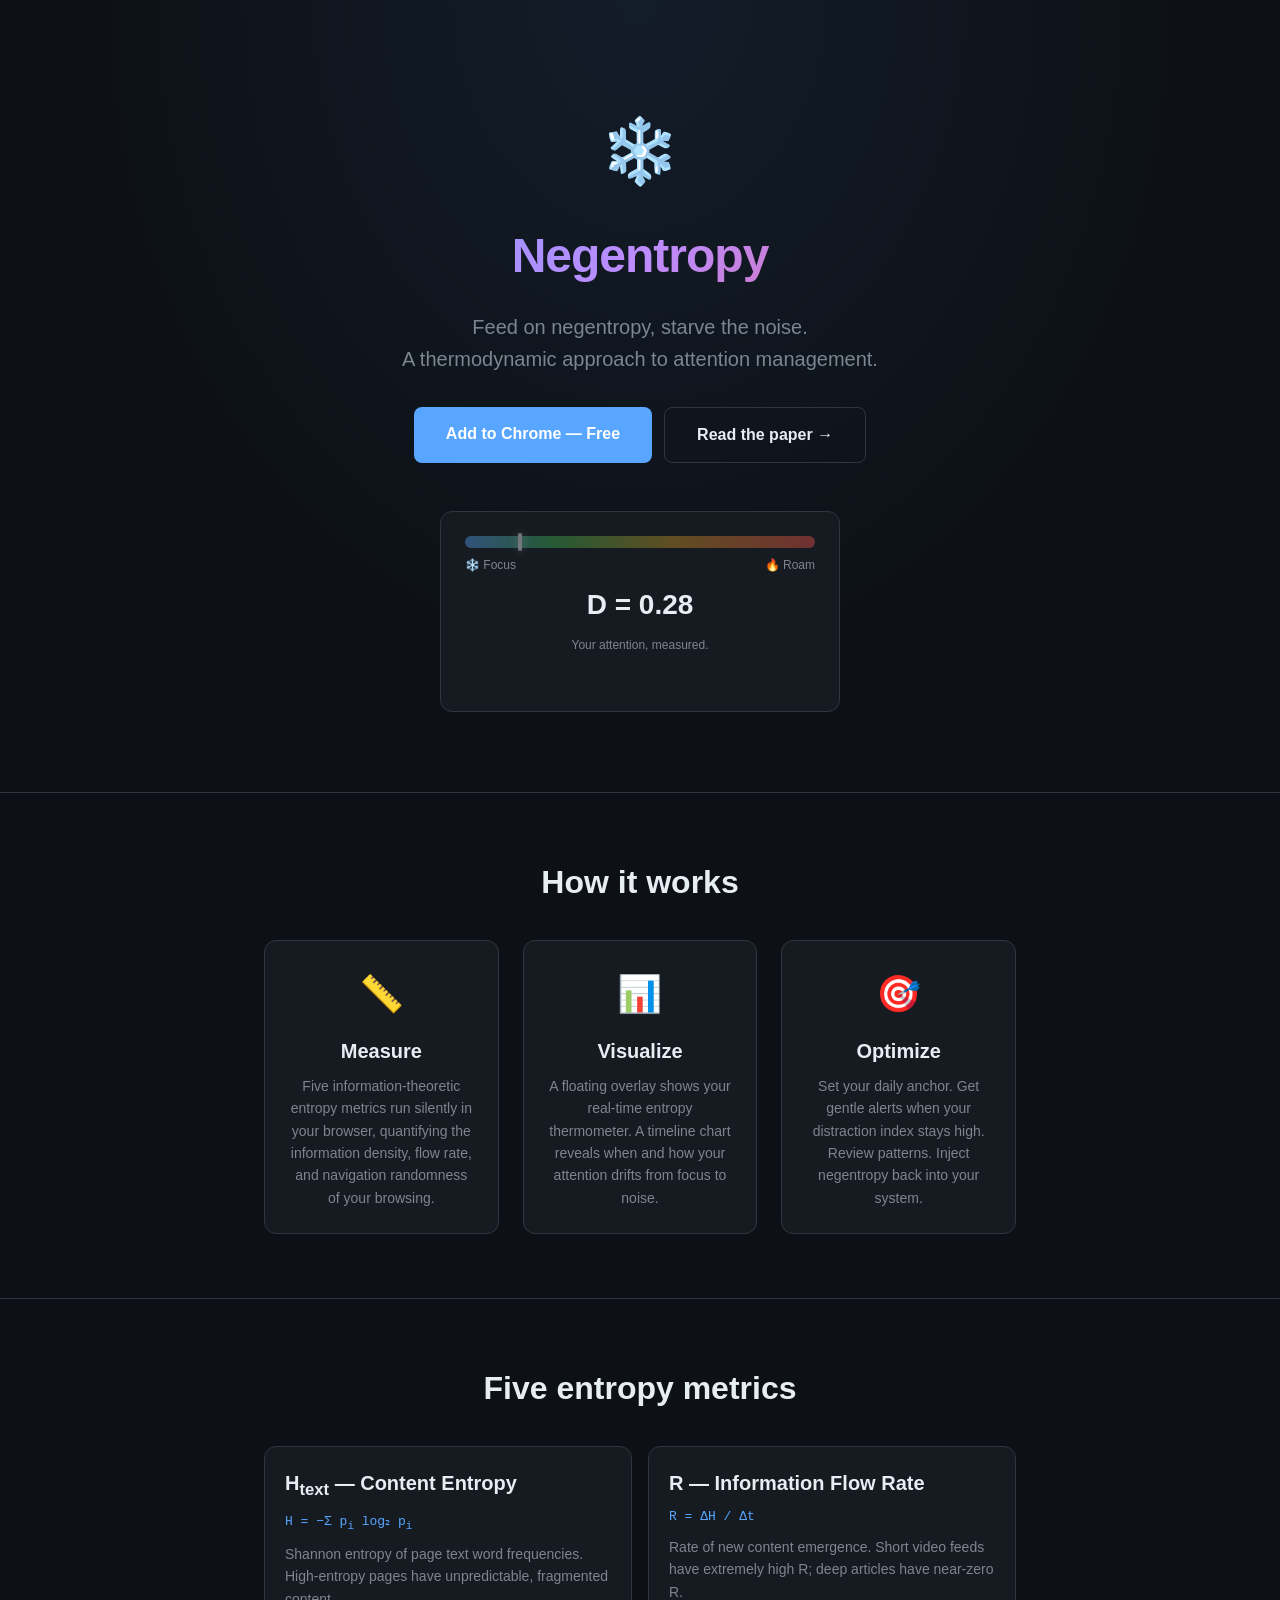
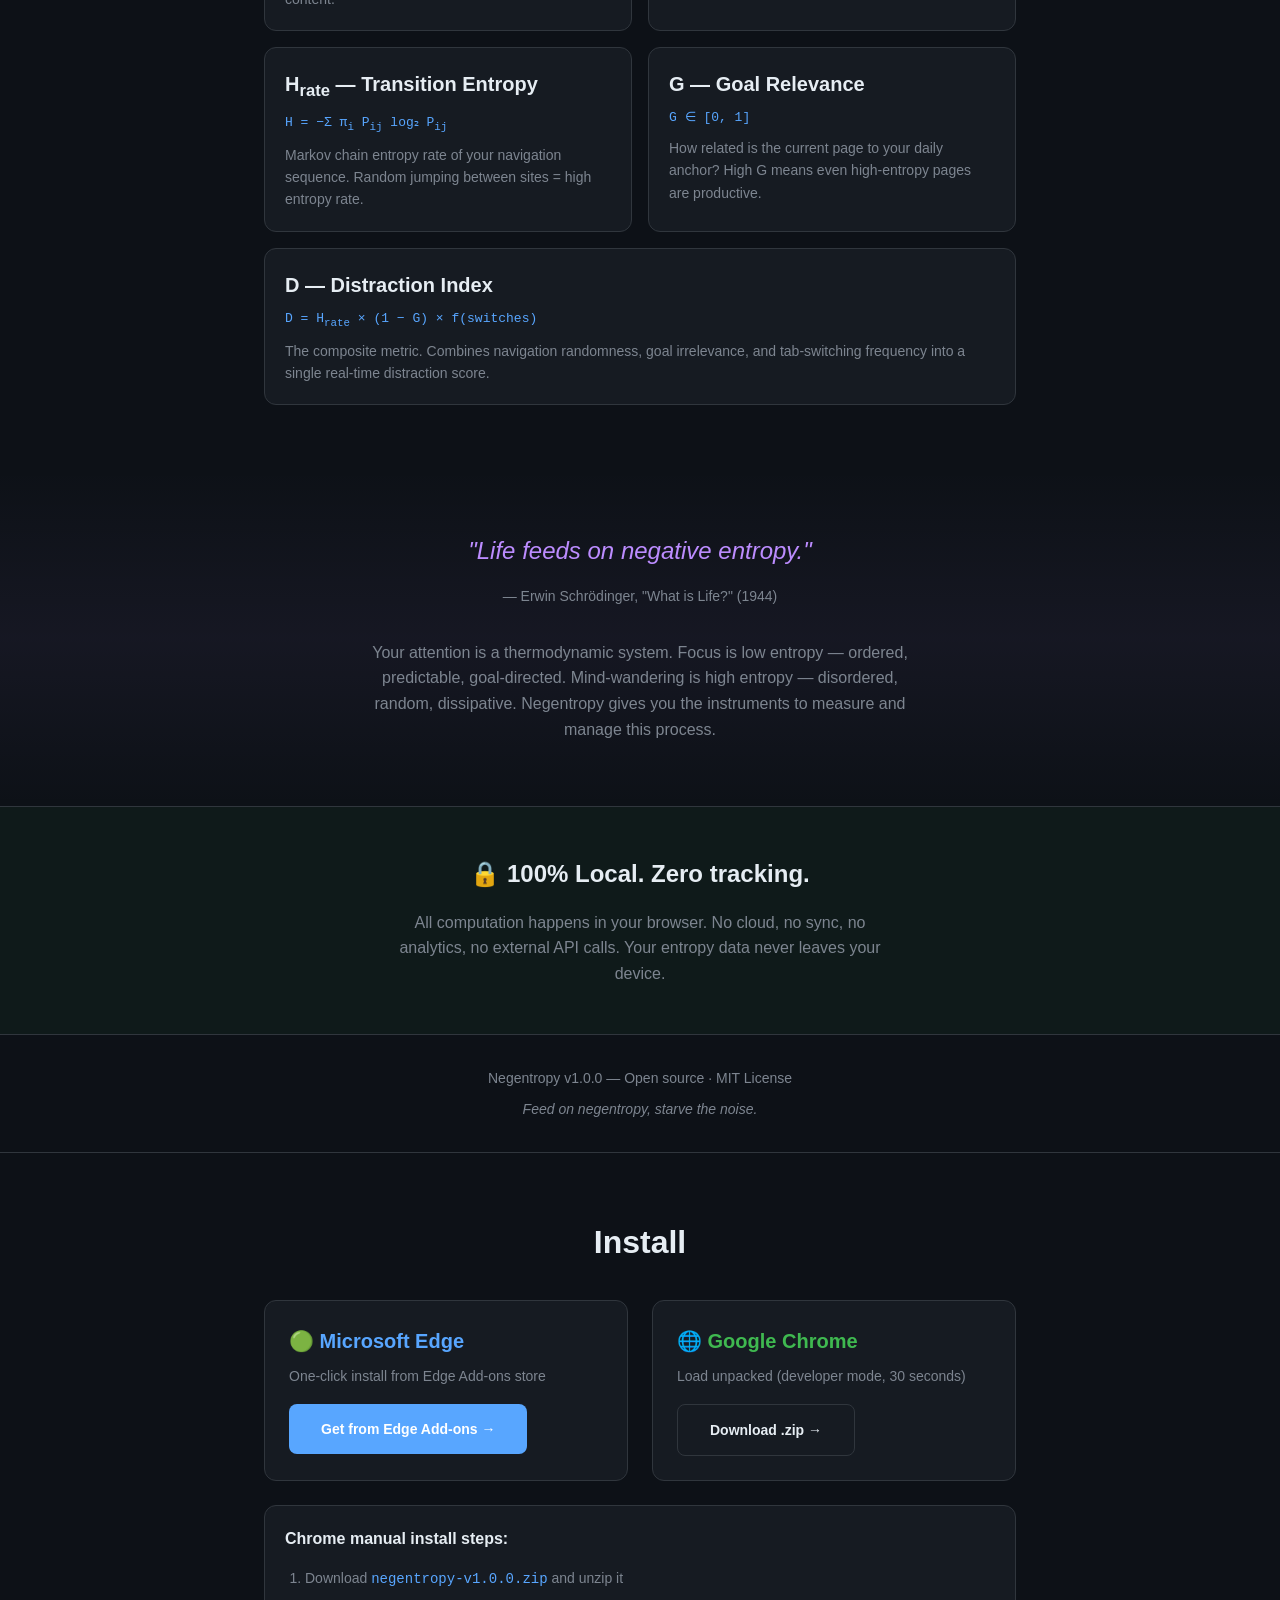
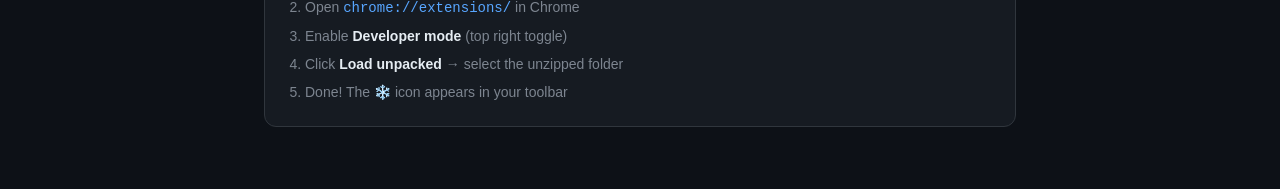
==== landing/index.html @ 001c2fd8 "Negentropy v1.0.0 — Attention Entropy Monitor - 5 entropy metrics: H_text, R, H_rate, G, D (composit" ====
<!DOCTYPE html>
<html lang="en">
<head>
  <meta charset="UTF-8">
  <meta name="viewport" content="width=device-width, initial-scale=1.0">
  <title>Negentropy — Feed on negentropy, starve the noise.</title>
  <meta name="description" content="A thermodynamic approach to attention management. Measure the entropy of your digital mind with a Chrome extension.">
  <style>
    * { margin: 0; padding: 0; box-sizing: border-box; }
    :root {
      --bg: #0d1117; --bg2: #161b22; --border: #30363d;
      --text: #e6edf3; --muted: #7d8590;
      --blue: #58a6ff; --green: #3fb950; --yellow: #d29922; --red: #f85149; --purple: #bc8cff;
    }
    body {
      font-family: -apple-system, BlinkMacSystemFont, 'Segoe UI', Helvetica, sans-serif;
      background: var(--bg); color: var(--text); line-height: 1.6; overflow-x: hidden;
    }
    .container { max-width: 800px; margin: 0 auto; padding: 0 24px; }

    /* Hero */
    .hero {
      text-align: center; padding: 100px 24px 80px;
      background: radial-gradient(ellipse at center top, rgba(88,166,255,0.08), transparent 60%);
    }
    .hero-icon { font-size: 64px; margin-bottom: 16px; }
    .hero h1 {
      font-size: 48px; font-weight: 800; letter-spacing: -1px;
      margin-bottom: 16px;
      background: linear-gradient(135deg, #58a6ff, #bc8cff, #f85149);
      -webkit-background-clip: text; -webkit-text-fill-color: transparent;
    }
    .hero p { font-size: 20px; color: var(--muted); max-width: 560px; margin: 0 auto 32px; }
    .cta-group { display: flex; gap: 12px; justify-content: center; flex-wrap: wrap; }
    .cta {
      display: inline-block; padding: 14px 32px; border-radius: 8px;
      font-size: 16px; font-weight: 600; text-decoration: none; transition: all 0.2s;
    }
    .cta-primary { background: var(--blue); color: #fff; }
    .cta-primary:hover { opacity: 0.9; transform: translateY(-1px); }
    .cta-secondary { border: 1px solid var(--border); color: var(--text); }
    .cta-secondary:hover { border-color: var(--muted); }

    /* Thermometer visual */
    .thermometer-demo {
      max-width: 400px; margin: 48px auto 0;
      padding: 24px; background: var(--bg2); border: 1px solid var(--border); border-radius: 12px;
    }
    .thermometer-bar {
      height: 12px; border-radius: 6px; position: relative; margin-bottom: 8px;
      background: linear-gradient(90deg, #58a6ff 0%, #3fb950 25%, #d29922 60%, #f85149 100%);
      opacity: 0.4;
    }
    .thermometer-dot {
      position: absolute; top: -3px; width: 4px; height: 18px; border-radius: 2px;
      background: #fff; left: 15%; box-shadow: 0 0 8px rgba(255,255,255,0.6);
      animation: dotPulse 4s ease-in-out infinite;
    }
    @keyframes dotPulse {
      0%, 100% { left: 15%; }
      50% { left: 75%; }
    }
    .thermometer-labels { display: flex; justify-content: space-between; font-size: 12px; color: var(--muted); }
    .thermometer-value { text-align: center; font-size: 28px; font-weight: 700; margin: 8px 0; }

    /* Section */
    .section { padding: 64px 0; border-top: 1px solid var(--border); }
    .section h2 { font-size: 32px; font-weight: 700; margin-bottom: 24px; text-align: center; }
    .section h3 { font-size: 20px; font-weight: 600; margin-bottom: 8px; }

    /* How it works */
    .steps { display: grid; grid-template-columns: repeat(3, 1fr); gap: 24px; margin-top: 32px; }
    .step { text-align: center; padding: 24px; background: var(--bg2); border: 1px solid var(--border); border-radius: 12px; }
    .step-icon { font-size: 36px; margin-bottom: 12px; }
    .step p { font-size: 14px; color: var(--muted); }

    /* Metrics */
    .metrics-grid { display: grid; grid-template-columns: repeat(2, 1fr); gap: 16px; margin-top: 32px; }
    .metric-card { padding: 20px; background: var(--bg2); border: 1px solid var(--border); border-radius: 12px; }
    .metric-card .formula { font-family: 'Courier New', monospace; color: var(--blue); font-size: 13px; margin: 8px 0; }
    .metric-card p { font-size: 14px; color: var(--muted); }

    /* Science */
    .science {
      padding: 64px 24px; text-align: center;
      background: linear-gradient(180deg, transparent, rgba(188,140,255,0.05), transparent);
    }
    .quote {
      font-size: 24px; font-style: italic; max-width: 600px; margin: 0 auto 16px;
      color: var(--purple); line-height: 1.5;
    }
    .quote-author { font-size: 14px; color: var(--muted); }

    /* Privacy */
    .privacy-banner {
      text-align: center; padding: 48px 24px;
      background: rgba(63,185,80,0.05); border-top: 1px solid var(--border); border-bottom: 1px solid var(--border);
    }
    .privacy-banner h2 { margin-bottom: 16px; }
    .privacy-banner p { color: var(--muted); max-width: 500px; margin: 0 auto; }

    /* Footer */
    .footer { text-align: center; padding: 32px 24px; color: var(--muted); font-size: 14px; }

    @media (max-width: 640px) {
      .hero h1 { font-size: 32px; }
      .steps { grid-template-columns: 1fr; }
      .metrics-grid { grid-template-columns: 1fr; }
    }
  </style>
</head>
<body>

  <!-- Hero -->
  <div class="hero">
    <div class="hero-icon">❄️</div>
    <h1>Negentropy</h1>
    <p>Feed on negentropy, starve the noise.<br>A thermodynamic approach to attention management.</p>
    <div class="cta-group">
      <a href="#" class="cta cta-primary">Add to Chrome — Free</a>
      <a href="#" class="cta cta-secondary">Read the paper →</a>
    </div>

    <!-- Thermometer demo -->
    <div class="thermometer-demo">
      <div class="thermometer-bar">
        <div class="thermometer-dot"></div>
      </div>
      <div class="thermometer-labels">
        <span>❄️ Focus</span>
        <span>🔥 Roam</span>
      </div>
      <div class="thermometer-value">D = 0.28</div>
      <p style="text-align:center; color:var(--muted); font-size:12px;">Your attention, measured.</p>
    </div>
  </div>

  <!-- How it works -->
  <div class="section">
    <div class="container">
      <h2>How it works</h2>
      <div class="steps">
        <div class="step">
          <div class="step-icon">📏</div>
          <h3>Measure</h3>
          <p>Five information-theoretic entropy metrics run silently in your browser, quantifying the information density, flow rate, and navigation randomness of your browsing.</p>
        </div>
        <div class="step">
          <div class="step-icon">📊</div>
          <h3>Visualize</h3>
          <p>A floating overlay shows your real-time entropy thermometer. A timeline chart reveals when and how your attention drifts from focus to noise.</p>
        </div>
        <div class="step">
          <div class="step-icon">🎯</div>
          <h3>Optimize</h3>
          <p>Set your daily anchor. Get gentle alerts when your distraction index stays high. Review patterns. Inject negentropy back into your system.</p>
        </div>
      </div>
    </div>
  </div>

  <!-- Metrics -->
  <div class="section">
    <div class="container">
      <h2>Five entropy metrics</h2>
      <div class="metrics-grid">
        <div class="metric-card">
          <h3>H<sub>text</sub> — Content Entropy</h3>
          <div class="formula">H = −Σ p<sub>i</sub> log₂ p<sub>i</sub></div>
          <p>Shannon entropy of page text word frequencies. High-entropy pages have unpredictable, fragmented content.</p>
        </div>
        <div class="metric-card">
          <h3>R — Information Flow Rate</h3>
          <div class="formula">R = ΔH / Δt</div>
          <p>Rate of new content emergence. Short video feeds have extremely high R; deep articles have near-zero R.</p>
        </div>
        <div class="metric-card">
          <h3>H<sub>rate</sub> — Transition Entropy</h3>
          <div class="formula">H = −Σ π<sub>i</sub> P<sub>ij</sub> log₂ P<sub>ij</sub></div>
          <p>Markov chain entropy rate of your navigation sequence. Random jumping between sites = high entropy rate.</p>
        </div>
        <div class="metric-card">
          <h3>G — Goal Relevance</h3>
          <div class="formula">G ∈ [0, 1]</div>
          <p>How related is the current page to your daily anchor? High G means even high-entropy pages are productive.</p>
        </div>
        <div class="metric-card" style="grid-column: span 2;">
          <h3>D — Distraction Index</h3>
          <div class="formula">D = H<sub>rate</sub> × (1 − G) × f(switches)</div>
          <p>The composite metric. Combines navigation randomness, goal irrelevance, and tab-switching frequency into a single real-time distraction score.</p>
        </div>
      </div>
    </div>
  </div>

  <!-- Science -->
  <div class="science">
    <div class="container">
      <p class="quote">"Life feeds on negative entropy."</p>
      <p class="quote-author">— Erwin Schrödinger, "What is Life?" (1944)</p>
      <p style="max-width: 560px; margin: 32px auto 0; color: var(--muted);">
        Your attention is a thermodynamic system. Focus is low entropy — ordered, predictable, goal-directed.
        Mind-wandering is high entropy — disordered, random, dissipative. Negentropy gives you the instruments to measure
        and manage this process.
      </p>
    </div>
  </div>

  <!-- Privacy -->
  <div class="privacy-banner">
    <h2>🔒 100% Local. Zero tracking.</h2>
    <p>All computation happens in your browser. No cloud, no sync, no analytics, no external API calls. Your entropy data never leaves your device.</p>
  </div>

  <!-- Footer -->
  <div class="footer">
    <p>Negentropy v1.0.0 — Open source · MIT License</p>
    <p style="margin-top:8px; font-style: italic;">Feed on negentropy, starve the noise.</p>
  </div>

  <!-- Install Guide -->
  <div class="section" id="install">
    <div class="container">
      <h2>Install</h2>
      <div style="display: grid; grid-template-columns: 1fr 1fr; gap: 24px; margin-top: 32px;">
        <div style="padding: 24px; background: var(--bg2); border: 1px solid var(--border); border-radius: 12px;">
          <h3 style="color: var(--blue);">🟢 Microsoft Edge</h3>
          <p style="color: var(--muted); font-size: 14px; margin: 8px 0 16px;">One-click install from Edge Add-ons store</p>
          <a href="#" class="cta cta-primary" style="font-size: 14px;">Get from Edge Add-ons →</a>
        </div>
        <div style="padding: 24px; background: var(--bg2); border: 1px solid var(--border); border-radius: 12px;">
          <h3 style="color: var(--green);">🌐 Google Chrome</h3>
          <p style="color: var(--muted); font-size: 14px; margin: 8px 0 16px;">Load unpacked (developer mode, 30 seconds)</p>
          <a href="#" class="cta cta-secondary" style="font-size: 14px;">Download .zip →</a>
        </div>
      </div>
      <div style="margin-top: 24px; padding: 20px; background: var(--bg2); border: 1px solid var(--border); border-radius: 12px;">
        <h3 style="font-size: 16px; margin-bottom: 12px;">Chrome manual install steps:</h3>
        <ol style="color: var(--muted); font-size: 14px; padding-left: 20px; line-height: 2;">
          <li>Download <code style="color: var(--blue);">negentropy-v1.0.0.zip</code> and unzip it</li>
          <li>Open <code style="color: var(--blue);">chrome://extensions/</code> in Chrome</li>
          <li>Enable <strong style="color: var(--text);">Developer mode</strong> (top right toggle)</li>
          <li>Click <strong style="color: var(--text);">Load unpacked</strong> → select the unzipped folder</li>
          <li>Done! The ❄️ icon appears in your toolbar</li>
        </ol>
      </div>
    </div>
  </div>

</body>
</html>
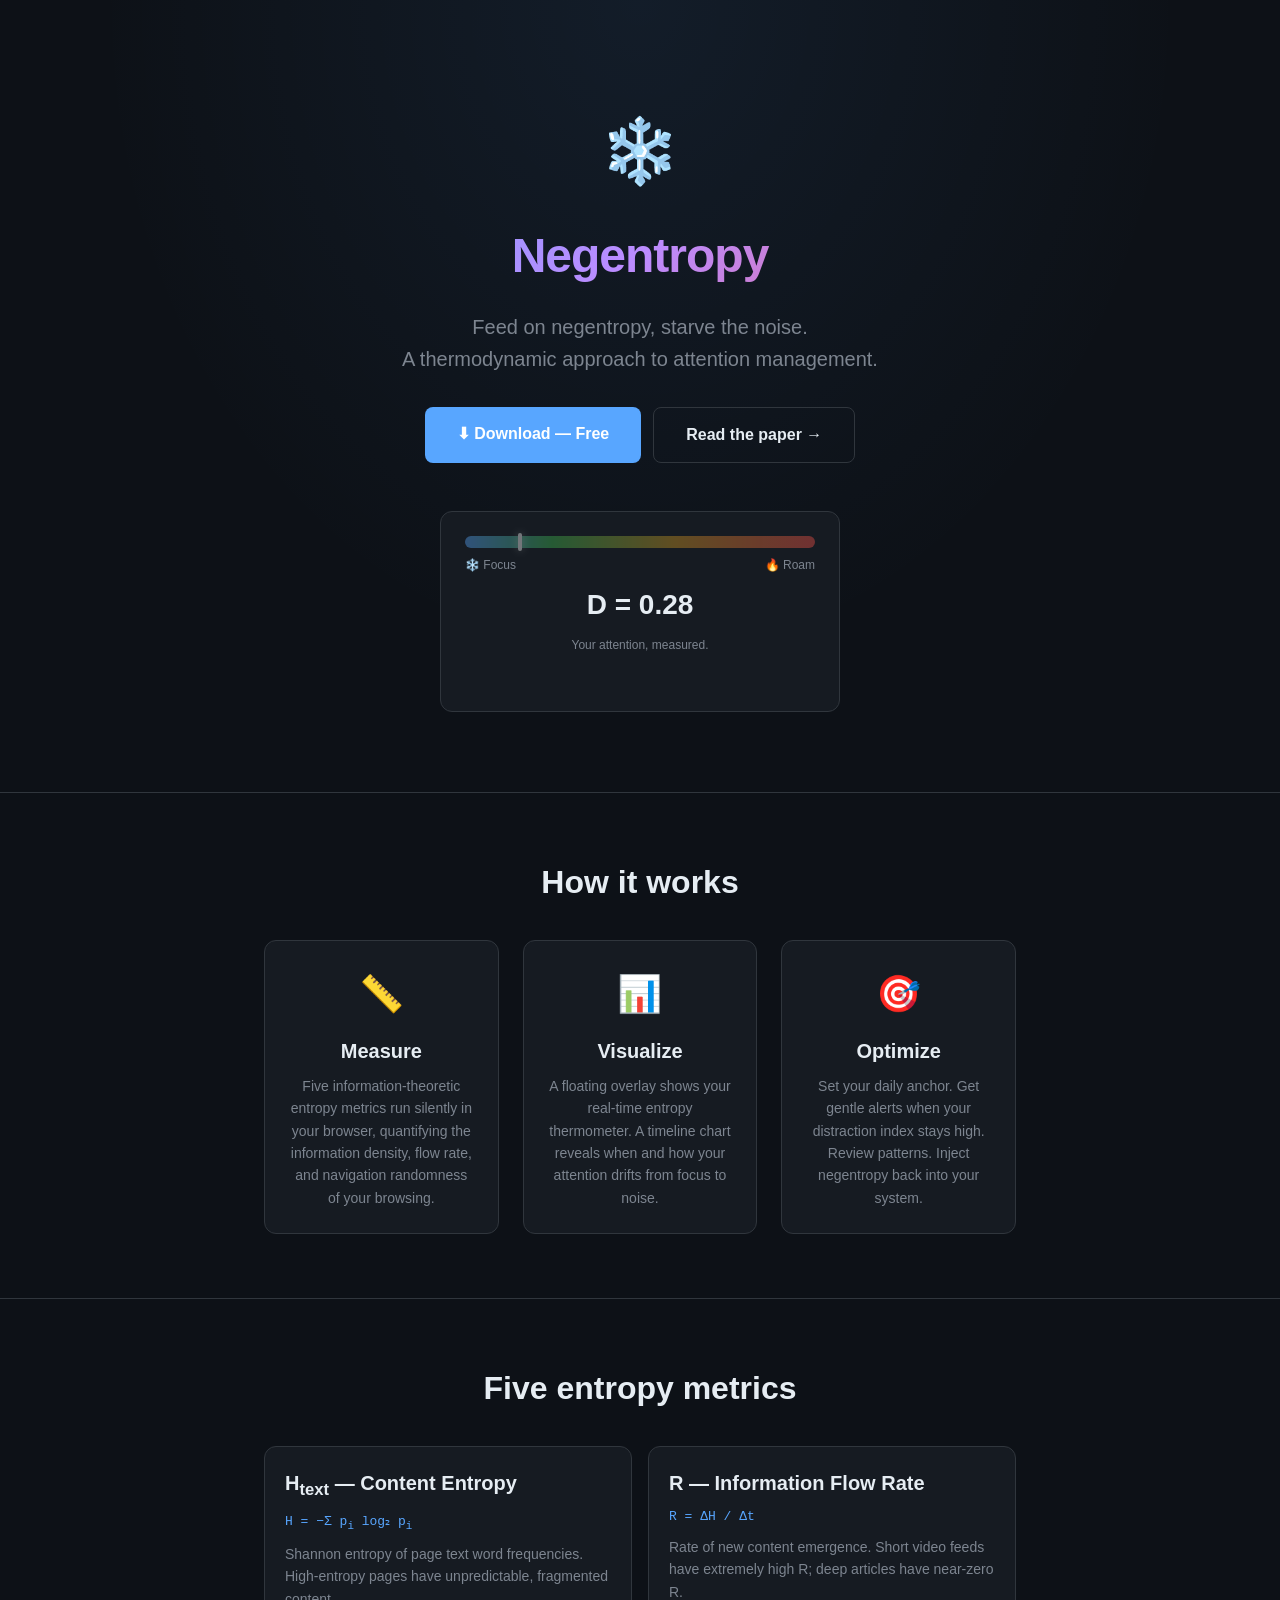
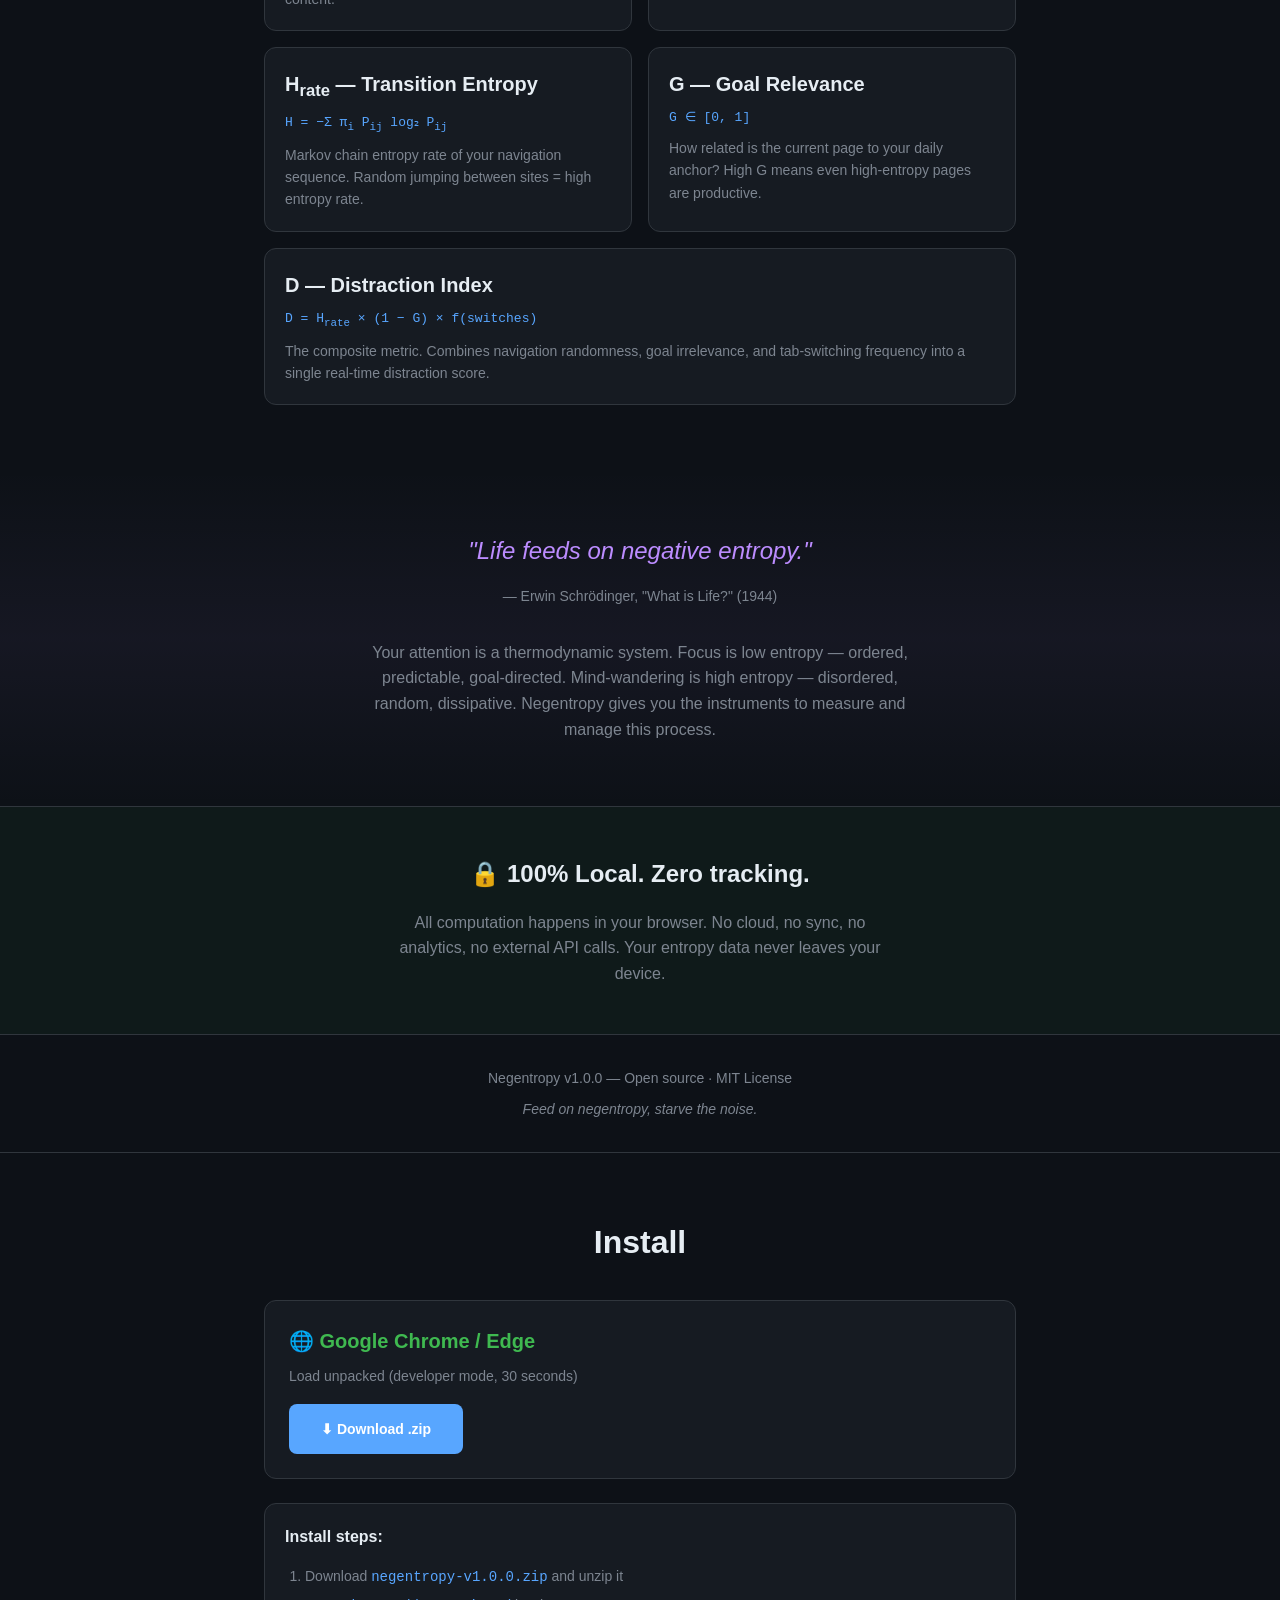
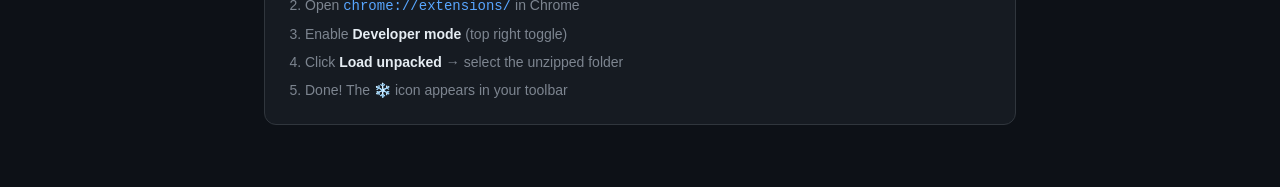
==== commit 45067941: "Add download button linking to GitHub release" ====
--- a/landing/index.html
+++ b/landing/index.html
@@ -117,7 +117,7 @@
     <h1>Negentropy</h1>
     <p>Feed on negentropy, starve the noise.<br>A thermodynamic approach to attention management.</p>
     <div class="cta-group">
-      <a href="#" class="cta cta-primary">Add to Chrome — Free</a>
+      <a href="https://github.com/happyScpencerXu/negentropy/releases/download/v1.0.0/negentropy-v1.0.0.zip" class="cta cta-primary">⬇ Download — Free</a>
       <a href="#" class="cta cta-secondary">Read the paper →</a>
     </div>
 
@@ -222,20 +222,15 @@
   <div class="section" id="install">
     <div class="container">
       <h2>Install</h2>
-      <div style="display: grid; grid-template-columns: 1fr 1fr; gap: 24px; margin-top: 32px;">
+      <div style="display: grid; grid-template-columns: 1fr; gap: 24px; margin-top: 32px;">
         <div style="padding: 24px; background: var(--bg2); border: 1px solid var(--border); border-radius: 12px;">
-          <h3 style="color: var(--blue);">🟢 Microsoft Edge</h3>
-          <p style="color: var(--muted); font-size: 14px; margin: 8px 0 16px;">One-click install from Edge Add-ons store</p>
-          <a href="#" class="cta cta-primary" style="font-size: 14px;">Get from Edge Add-ons →</a>
-        </div>
-        <div style="padding: 24px; background: var(--bg2); border: 1px solid var(--border); border-radius: 12px;">
-          <h3 style="color: var(--green);">🌐 Google Chrome</h3>
+          <h3 style="color: var(--green);">🌐 Google Chrome / Edge</h3>
           <p style="color: var(--muted); font-size: 14px; margin: 8px 0 16px;">Load unpacked (developer mode, 30 seconds)</p>
-          <a href="#" class="cta cta-secondary" style="font-size: 14px;">Download .zip →</a>
+          <a href="https://github.com/happyScpencerXu/negentropy/releases/download/v1.0.0/negentropy-v1.0.0.zip" class="cta cta-primary" style="font-size: 14px;">⬇ Download .zip</a>
         </div>
       </div>
       <div style="margin-top: 24px; padding: 20px; background: var(--bg2); border: 1px solid var(--border); border-radius: 12px;">
-        <h3 style="font-size: 16px; margin-bottom: 12px;">Chrome manual install steps:</h3>
+        <h3 style="font-size: 16px; margin-bottom: 12px;">Install steps:</h3>
         <ol style="color: var(--muted); font-size: 14px; padding-left: 20px; line-height: 2;">
           <li>Download <code style="color: var(--blue);">negentropy-v1.0.0.zip</code> and unzip it</li>
           <li>Open <code style="color: var(--blue);">chrome://extensions/</code> in Chrome</li>
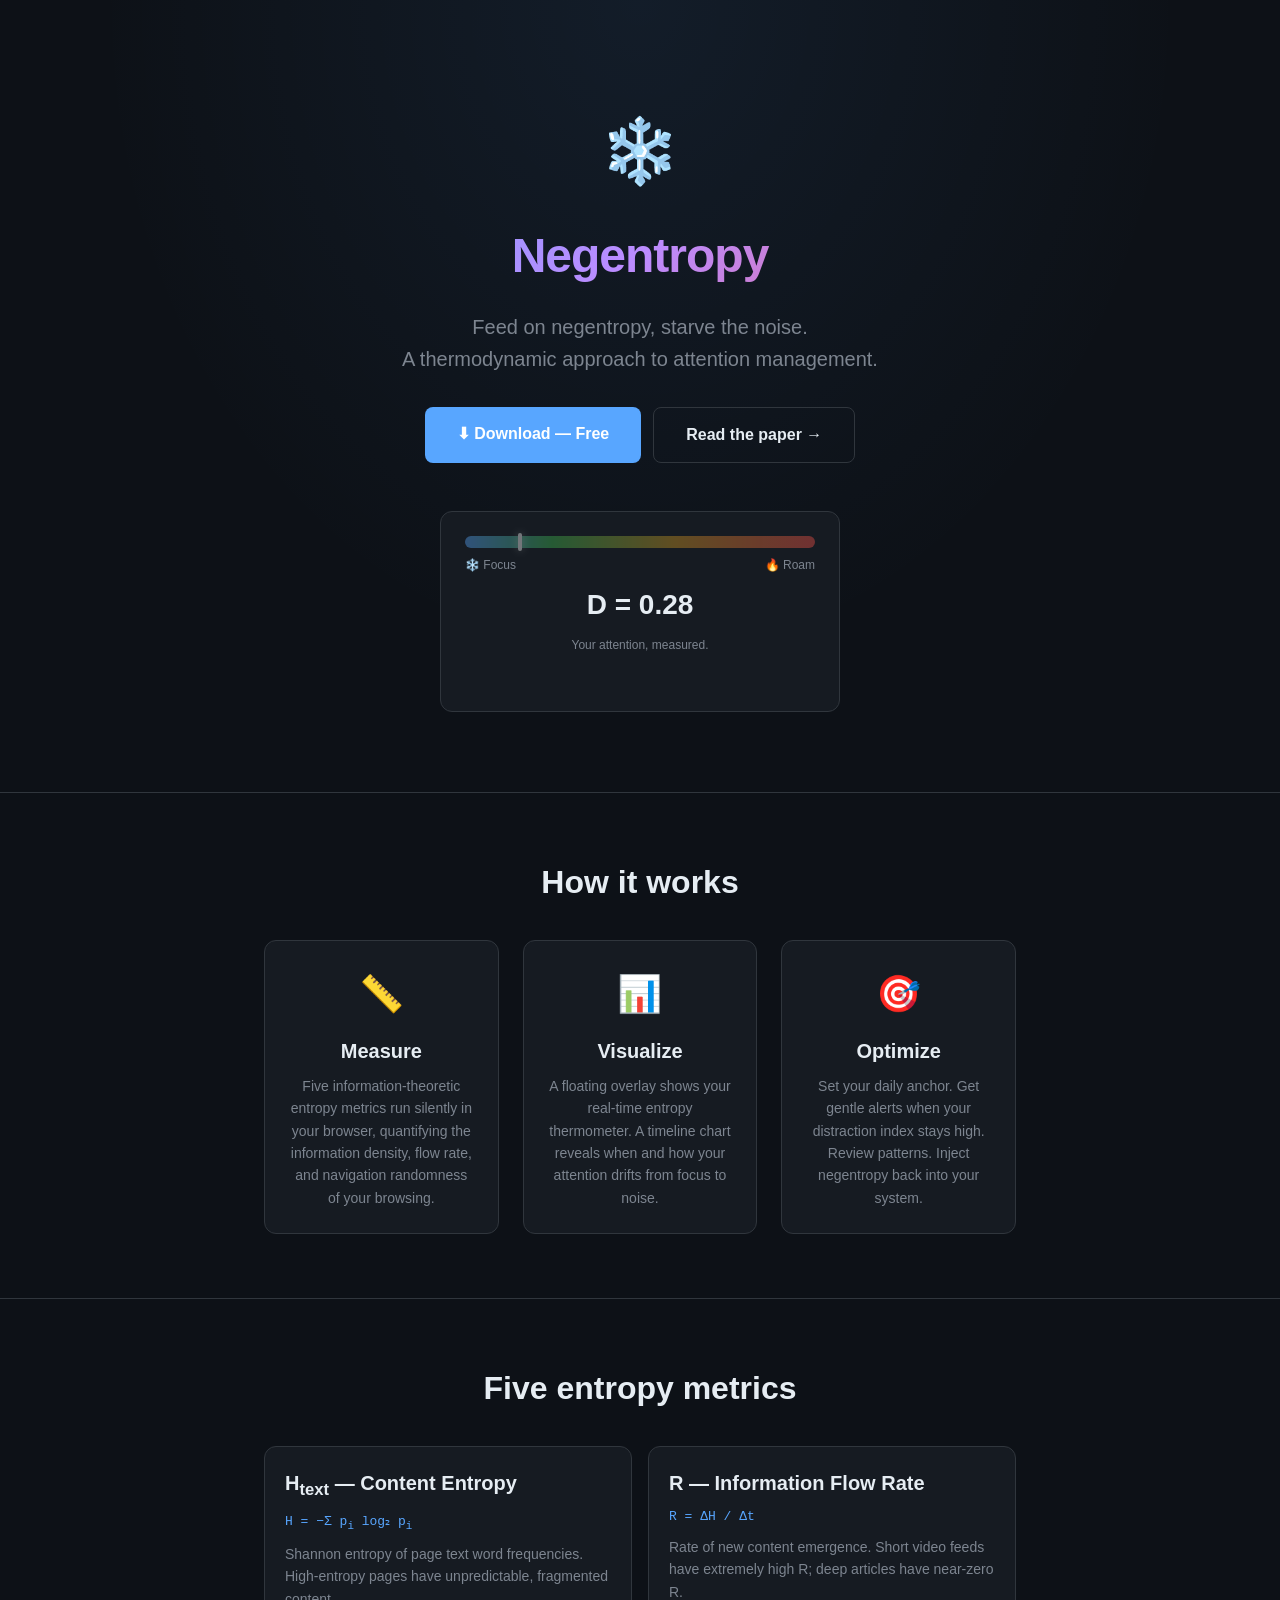
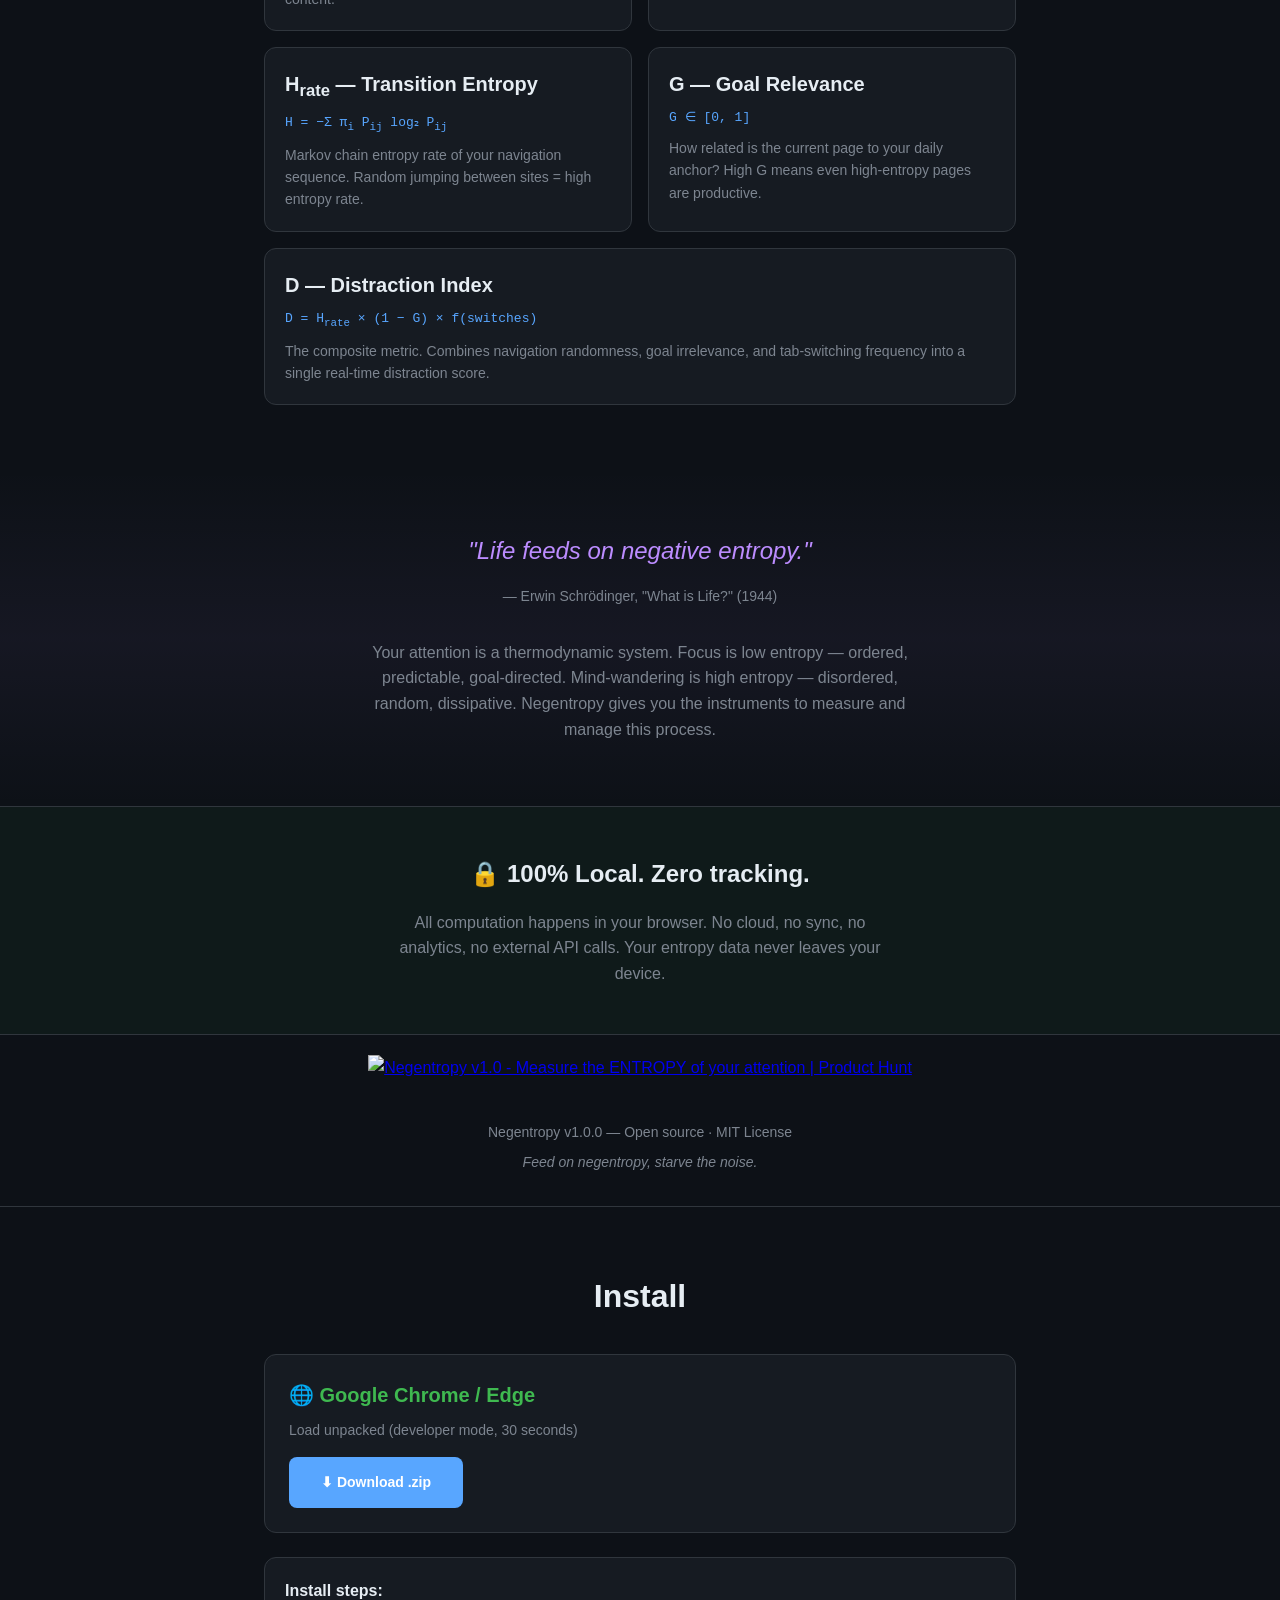
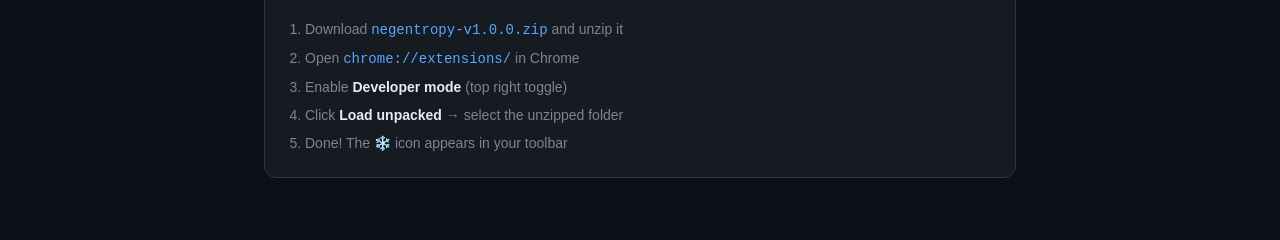
==== commit d8f2485d: "Add Product Hunt badge" ====
--- a/landing/index.html
+++ b/landing/index.html
@@ -118,7 +118,7 @@
     <p>Feed on negentropy, starve the noise.<br>A thermodynamic approach to attention management.</p>
     <div class="cta-group">
       <a href="https://github.com/happyScpencerXu/negentropy/releases/download/v1.0.0/negentropy-v1.0.0.zip" class="cta cta-primary">⬇ Download — Free</a>
-      <a href="#" class="cta cta-secondary">Read the paper →</a>
+      <a href="https://www.researchgate.net/publication/410047447_Negentropy_Quantifying_Digital_Mind-Wandering_with_Information-Theoretic_Entropy_Measures" class="cta cta-secondary">Read the paper →</a>
     </div>
 
     <!-- Thermometer demo -->
@@ -210,6 +210,11 @@
   <div class="privacy-banner">
     <h2>🔒 100% Local. Zero tracking.</h2>
     <p>All computation happens in your browser. No cloud, no sync, no analytics, no external API calls. Your entropy data never leaves your device.</p>
+  </div>
+
+  <!-- Product Hunt badge -->
+  <div style="text-align:center; padding: 20px 0 8px;">
+    <a href="https://www.producthunt.com/products/negentropy-v1-0?embed=true&utm_source=badge-featured&utm_medium=badge&utm_campaign=badge-negentropy-v1-0" target="_blank" rel="noopener noreferrer"><img alt="Negentropy v1.0 - Measure the ENTROPY of your attention | Product Hunt" width="250" height="54" src="https://api.producthunt.com/widgets/embed-image/v1/featured.svg?post_id=1197877&theme=light&t=1784184104973"></a>
   </div>
 
   <!-- Footer -->
